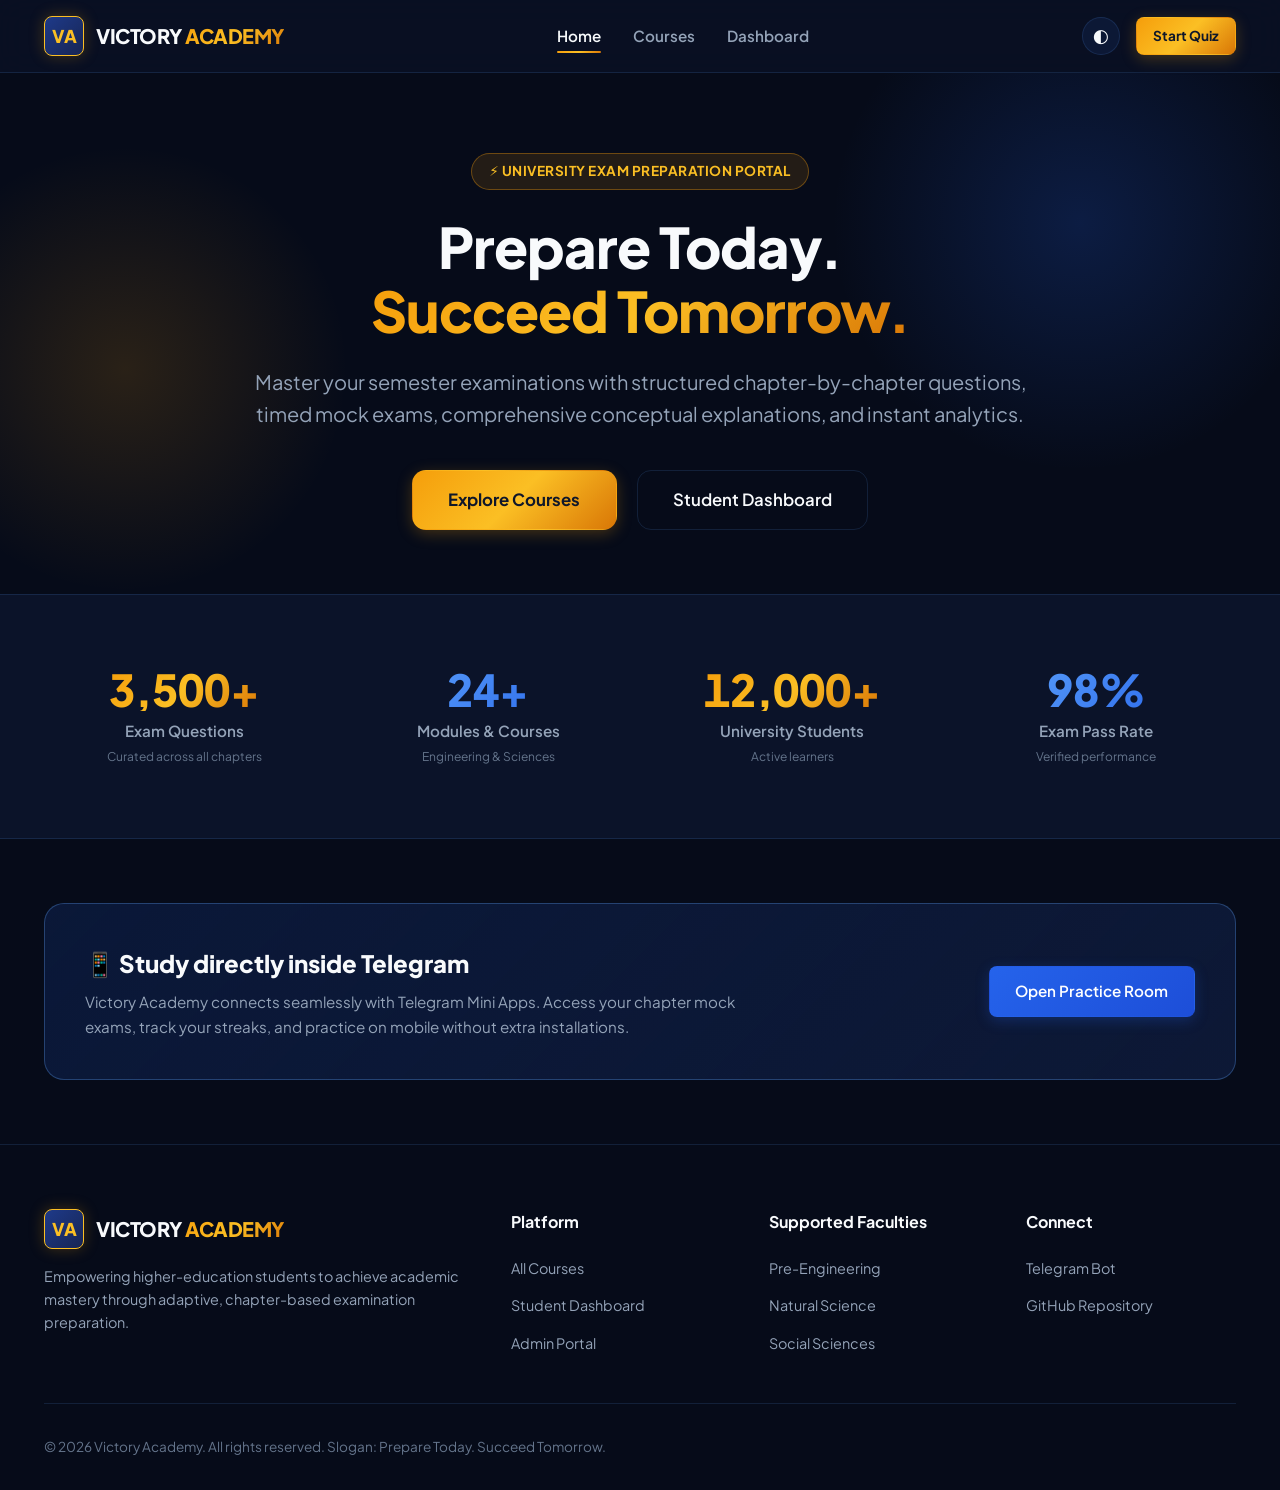
==== index.html @ f268d8ce "Add files via upload" ====
<!DOCTYPE html>
<html lang="en">
<head>
  <meta charset="UTF-8">
  <meta name="viewport" content="width=device-width, initial-scale=1.0">
  <title>Victory Academy — Prepare Today. Succeed Tomorrow.</title>
  <link rel="stylesheet" href="css/style.css">
  <link rel="preconnect" href="https://fonts.googleapis.com">
  <link rel="preconnect" href="https://fonts.gstatic.com" crossorigin>
  <link href="https://fonts.googleapis.com/css2?family=Plus+Jakarta+Sans:wght@400;500;600;700;800&display=swap" rel="stylesheet">
  <script src="https://telegram.org/js/telegram-web-app.js"></script>
</head>
<body>

  <header class="site-header">
    <div class="container navbar">
      <a href="index.html" class="brand-logo">
        <div class="brand-icon">VA</div>
        <span>VICTORY <span class="gold-gradient-text">ACADEMY</span></span>
      </a>

      <nav>
        <ul class="nav-menu" id="nav-menu">
          <li><a href="index.html" class="nav-link active">Home</a></li>
          <li><a href="courses.html" class="nav-link">Courses</a></li>
          <li><a href="dashboard.html" class="nav-link">Dashboard</a></li>
          
        </ul>
      </nav>

      <div class="nav-actions">
        <button id="theme-toggle" class="theme-toggle-btn" aria-label="Toggle Theme">🌓</button>
        <button id="mobile-menu-btn" class="mobile-menu-toggle" aria-label="Toggle Navigation">☰</button>
        <a href="courses.html" class="btn btn-gold btn-sm">Start Quiz</a>
      </div>
    </div>
  </header>

  <main>
    <section class="hero-section">
      <div class="hero-glow-1"></div>
      <div class="hero-glow-2"></div>
      <div class="container hero-content">
        <div class="hero-badge">⚡ University Exam Preparation Portal</div>
        <h1 class="hero-headline">
          Prepare Today. <br>
          <span class="gold-gradient-text">Succeed Tomorrow.</span>
        </h1>
        <p class="hero-subtitle">
          Master your semester examinations with structured chapter-by-chapter questions, 
          timed mock exams, comprehensive conceptual explanations, and instant analytics.
        </p>
        <div class="hero-cta-group">
          <a href="courses.html" class="btn btn-gold btn-lg">Explore Courses</a>
          <a href="dashboard.html" class="btn btn-outline btn-lg">Student Dashboard</a>
        </div>
      </div>
    </section>

    <section class="stats-section">
      <div class="container">
        <div class="stats-grid">
          <div class="stat-item">
            <div class="stat-number gold-gradient-text">3,500+</div>
            <div class="stat-label">Exam Questions</div>
            <div class="stat-subtext">Curated across all chapters</div>
          </div>
          <div class="stat-item">
            <div class="stat-number blue-gradient-text">24+</div>
            <div class="stat-label">Modules & Courses</div>
            <div class="stat-subtext">Engineering & Sciences</div>
          </div>
          <div class="stat-item">
            <div class="stat-number gold-gradient-text">12,000+</div>
            <div class="stat-label">University Students</div>
            <div class="stat-subtext">Active learners</div>
          </div>
          <div class="stat-item">
            <div class="stat-number blue-gradient-text">98%</div>
            <div class="stat-label">Exam Pass Rate</div>
            <div class="stat-subtext">Verified performance</div>
          </div>
        </div>
      </div>
    </section>

    <section class="container">
      <div class="tg-banner">
        <div class="tg-banner-content">
          <h3>📱 Study directly inside Telegram</h3>
          <p>
            Victory Academy connects seamlessly with Telegram Mini Apps. 
            Access your chapter mock exams, track your streaks, and practice on mobile without extra installations.
          </p>
        </div>
        <a href="courses.html" class="btn btn-primary">Open Practice Room</a>
      </div>
    </section>
  </main>

  <footer class="site-footer">
    <div class="container">
      <div class="footer-grid">
        <div class="footer-col">
          <div class="brand-logo" style="margin-bottom: 1rem;">
            <div class="brand-icon">VA</div>
            <span>VICTORY <span class="gold-gradient-text">ACADEMY</span></span>
          </div>
          <p style="color: var(--text-muted); font-size: 0.9rem;">
            Empowering higher-education students to achieve academic mastery through adaptive, chapter-based examination preparation.
          </p>
        </div>
        <div class="footer-col">
          <h4>Platform</h4>
          <ul class="footer-links">
            <li><a href="courses.html">All Courses</a></li>
            <li><a href="dashboard.html">Student Dashboard</a></li>
            <li><a href="admin.html">Admin Portal</a></li>
          </ul>
        </div>
        <div class="footer-col">
          <h4>Supported Faculties</h4>
          <ul class="footer-links">
            <li><a href="courses.html">Pre-Engineering</a></li>
            <li><a href="courses.html">Natural Science</a></li>
            <li><a href="courses.html">Social Sciences</a></li>
          </ul>
        </div>
        <div class="footer-col">
          <h4>Connect</h4>
          <ul class="footer-links">
            <li><a href="https://t.me/" target="_blank">Telegram Bot</a></li>
            <li><a href="https://github.com" target="_blank">GitHub Repository</a></li>
          </ul>
        </div>
      </div>
      <div class="footer-bottom">
        <div>© 2026 Victory Academy. All rights reserved. Slogan: Prepare Today. Succeed Tomorrow.</div>
      </div>
    </div>
  </footer>

  <script src="js/app.js"></script>
  <script src="js/telegram.js"></script>
</body>
</html>
---- css/style.css ----
/* ==========================================================================
   VICTORY ACADEMY DESIGN SYSTEM
   Professional University Examination Preparation Platform
   Color Palette: Deep Navy, Royal Blue, Radiant Gold & Clean Glass Surfaces
   ========================================================================== */

:root {
  /* Core Brand Colors */
  --navy-950: #060b19;
  --navy-900: #0b1329;
  --navy-850: #0f1c3d;
  --navy-800: #14244d;
  --navy-700: #1d336a;
  --navy-600: #29468c;
  
  --royal-blue: #2563eb;
  --royal-blue-hover: #1d4ed8;
  --royal-light: #60a5fa;
  --royal-glow: rgba(37, 99, 235, 0.25);
  
  --gold-500: #f59e0b;
  --gold-400: #fbbf24;
  --gold-300: #fde047;
  --gold-glow: rgba(245, 158, 11, 0.25);
  --gold-gradient: linear-gradient(135deg, #f59e0b 0%, #fbbf24 50%, #d97706 100%);
  
  /* Semantic Tokens (Dark Mode Default) */
  --bg-primary: var(--navy-950);
  --bg-secondary: var(--navy-900);
  --bg-card: rgba(15, 28, 61, 0.75);
  --bg-card-hover: rgba(20, 36, 77, 0.9);
  --bg-glass: rgba(11, 19, 41, 0.65);
  
  --border-color: rgba(96, 165, 250, 0.14);
  --border-focus: var(--royal-blue);
  --border-gold: rgba(245, 158, 11, 0.35);
  
  --text-main: #f8fafc;
  --text-muted: #94a3b8;
  --text-dim: #64748b;
  --text-gold: #fbbf24;
  
  --success: #10b981;
  --success-bg: rgba(16, 185, 129, 0.15);
  --success-border: rgba(16, 185, 129, 0.35);
  
  --danger: #ef4444;
  --danger-bg: rgba(239, 68, 68, 0.15);
  --danger-border: rgba(239, 68, 68, 0.35);
  
  --warning: #f59e0b;
  --warning-bg: rgba(245, 158, 11, 0.15);
  
  --radius-sm: 8px;
  --radius-md: 14px;
  --radius-lg: 20px;
  --radius-full: 9999px;
  
  --shadow-sm: 0 2px 8px rgba(0, 0, 0, 0.25);
  --shadow-md: 0 8px 24px rgba(0, 0, 0, 0.35);
  --shadow-lg: 0 16px 40px rgba(0, 0, 0, 0.5);
  --shadow-gold: 0 8px 30px rgba(245, 158, 11, 0.2);
  
  --font-family: 'Plus Jakarta Sans', system-ui, -apple-system, sans-serif;
  --transition: all 0.25s cubic-bezier(0.16, 1, 0.3, 1);
}

/* Light Mode Overrides */
[data-theme="light"] {
  --bg-primary: #f8fafc;
  --bg-secondary: #ffffff;
  --bg-card: rgba(255, 255, 255, 0.9);
  --bg-card-hover: #ffffff;
  --bg-glass: rgba(255, 255, 255, 0.8);
  
  --border-color: #e2e8f0;
  --border-focus: var(--royal-blue);
  --border-gold: rgba(217, 119, 6, 0.35);
  
  --text-main: #0f172a;
  --text-muted: #475569;
  --text-dim: #94a3b8;
  --text-gold: #b45309;
  
  --shadow-sm: 0 2px 8px rgba(15, 23, 42, 0.06);
  --shadow-md: 0 8px 24px rgba(15, 23, 42, 0.08);
  --shadow-lg: 0 16px 40px rgba(15, 23, 42, 0.12);
}

/* ==========================================================================
   Base & Reset
   ========================================================================== */
*, *::before, *::after {
  box-sizing: border-box;
  margin: 0;
  padding: 0;
}

html {
  font-size: 16px;
  scroll-behavior: smooth;
  height: 100%;
}

body {
  font-family: var(--font-family);
  background-color: var(--bg-primary);
  color: var(--text-main);
  line-height: 1.6;
  min-height: 100%;
  display: flex;
  flex-direction: column;
  -webkit-font-smoothing: antialiased;
  -moz-osx-font-smoothing: grayscale;
  overflow-x: hidden;
}

a {
  color: inherit;
  text-decoration: none;
  transition: var(--transition);
}

button, input, select, textarea {
  font-family: inherit;
  font-size: inherit;
}

img {
  max-width: 100%;
  display: block;
}

/* ==========================================================================
   Typography & Utilities
   ========================================================================== */
.gold-gradient-text {
  background: var(--gold-gradient);
  -webkit-background-clip: text;
  -webkit-text-fill-color: transparent;
  display: inline-block;
}

.blue-gradient-text {
  background: linear-gradient(135deg, #60a5fa 0%, #2563eb 100%);
  -webkit-background-clip: text;
  -webkit-text-fill-color: transparent;
}

.container {
  width: 100%;
  max-width: 1240px;
  margin: 0 auto;
  padding: 0 1.5rem;
}

/* ==========================================================================
   Header & Navigation
   ========================================================================== */
.site-header {
  position: sticky;
  top: 0;
  z-index: 1000;
  background-color: var(--bg-glass);
  backdrop-filter: blur(14px);
  -webkit-backdrop-filter: blur(14px);
  border-bottom: 1px solid var(--border-color);
  transition: var(--transition);
}

.navbar {
  display: flex;
  align-items: center;
  justify-content: space-between;
  height: 72px;
}

.brand-logo {
  display: flex;
  align-items: center;
  gap: 0.75rem;
  font-weight: 800;
  font-size: 1.25rem;
  letter-spacing: -0.5px;
}

.brand-icon {
  width: 40px;
  height: 40px;
  background: linear-gradient(135deg, #1e3a8a 0%, #172554 100%);
  border: 1.5px solid var(--gold-400);
  border-radius: var(--radius-sm);
  display: flex;
  align-items: center;
  justify-content: center;
  color: var(--gold-400);
  font-size: 1.1rem;
  box-shadow: 0 0 15px var(--gold-glow);
}

.nav-menu {
  display: flex;
  align-items: center;
  list-style: none;
  gap: 2rem;
}

.nav-link {
  font-weight: 600;
  font-size: 0.95rem;
  color: var(--text-muted);
  position: relative;
  padding: 0.5rem 0;
}

.nav-link:hover, .nav-link.active {
  color: var(--text-main);
}

.nav-link.active::after {
  content: '';
  position: absolute;
  bottom: 0;
  left: 0;
  width: 100%;
  height: 2px;
  background: var(--gold-gradient);
  border-radius: var(--radius-full);
}

.nav-actions {
  display: flex;
  align-items: center;
  gap: 1rem;
}

.theme-toggle-btn {
  background: var(--bg-card);
  border: 1px solid var(--border-color);
  color: var(--text-main);
  width: 38px;
  height: 38px;
  border-radius: var(--radius-full);
  display: flex;
  align-items: center;
  justify-content: center;
  cursor: pointer;
  transition: var(--transition);
}

.theme-toggle-btn:hover {
  border-color: var(--gold-400);
  color: var(--gold-400);
}

.mobile-menu-toggle {
  display: none;
  background: none;
  border: none;
  color: var(--text-main);
  font-size: 1.5rem;
  cursor: pointer;
}

/* ==========================================================================
   Buttons
   ========================================================================== */
.btn {
  display: inline-flex;
  align-items: center;
  justify-content: center;
  gap: 0.6rem;
  font-weight: 600;
  font-size: 0.95rem;
  padding: 0.75rem 1.6rem;
  border-radius: var(--radius-sm);
  border: 1px solid transparent;
  cursor: pointer;
  transition: var(--transition);
  text-decoration: none;
  white-space: nowrap;
}

.btn-primary {
  background: linear-gradient(135deg, var(--royal-blue) 0%, #1d4ed8 100%);
  color: #ffffff;
  box-shadow: 0 4px 14px var(--royal-glow);
}

.btn-primary:hover {
  background: linear-gradient(135deg, #3b82f6 0%, #2563eb 100%);
  transform: translateY(-2px);
  box-shadow: 0 6px 20px rgba(37, 99, 235, 0.4);
}

.btn-gold {
  background: var(--gold-gradient);
  color: #0f172a;
  font-weight: 700;
  box-shadow: 0 4px 15px var(--gold-glow);
}

.btn-gold:hover {
  filter: brightness(1.1);
  transform: translateY(-2px);
  box-shadow: 0 6px 22px rgba(245, 158, 11, 0.35);
}

.btn-outline {
  background: transparent;
  border-color: var(--border-color);
  color: var(--text-main);
}

.btn-outline:hover {
  border-color: var(--royal-light);
  background: var(--bg-card);
  color: var(--royal-light);
  transform: translateY(-2px);
}

.btn-sm {
  padding: 0.45rem 1rem;
  font-size: 0.85rem;
}

.btn-lg {
  padding: 0.95rem 2.2rem;
  font-size: 1.05rem;
  border-radius: var(--radius-md);
}

/* ==========================================================================
   Hero Section
   ========================================================================== */
.hero-section {
  position: relative;
  padding: 5rem 0 4rem;
  overflow: hidden;
}

.hero-glow-1 {
  position: absolute;
  top: -100px;
  right: -50px;
  width: 500px;
  height: 500px;
  background: radial-gradient(circle, rgba(37, 99, 235, 0.2) 0%, transparent 70%);
  pointer-events: none;
  z-index: 0;
}

.hero-glow-2 {
  position: absolute;
  bottom: 0;
  left: -100px;
  width: 450px;
  height: 450px;
  background: radial-gradient(circle, rgba(245, 158, 11, 0.15) 0%, transparent 70%);
  pointer-events: none;
  z-index: 0;
}

.hero-content {
  position: relative;
  z-index: 1;
  text-align: center;
  max-width: 860px;
  margin: 0 auto;
}

.hero-badge {
  display: inline-flex;
  align-items: center;
  gap: 0.5rem;
  padding: 0.4rem 1.1rem;
  background: rgba(245, 158, 11, 0.12);
  border: 1px solid var(--border-gold);
  border-radius: var(--radius-full);
  color: var(--gold-400);
  font-size: 0.85rem;
  font-weight: 700;
  margin-bottom: 1.5rem;
  letter-spacing: 0.5px;
  text-transform: uppercase;
}

.hero-headline {
  font-size: 3.5rem;
  font-weight: 800;
  line-height: 1.15;
  letter-spacing: -1px;
  margin-bottom: 1.5rem;
}

.hero-subtitle {
  font-size: 1.25rem;
  color: var(--text-muted);
  line-height: 1.6;
  margin-bottom: 2.5rem;
}

.hero-cta-group {
  display: flex;
  justify-content: center;
  gap: 1.25rem;
  flex-wrap: wrap;
}

/* ==========================================================================
   Stats Strip
   ========================================================================== */
.stats-section {
  padding: 3rem 0;
  border-top: 1px solid var(--border-color);
  border-bottom: 1px solid var(--border-color);
  background: var(--bg-secondary);
}

.stats-grid {
  display: grid;
  grid-template-columns: repeat(4, 1fr);
  gap: 1.5rem;
  text-align: center;
}

.stat-item {
  padding: 1.5rem;
}

.stat-number {
  font-size: 2.75rem;
  font-weight: 800;
  line-height: 1;
  margin-bottom: 0.5rem;
  font-feature-settings: "tnum";
}

.stat-label {
  font-size: 0.95rem;
  color: var(--text-muted);
  font-weight: 600;
}

.stat-subtext {
  font-size: 0.75rem;
  color: var(--text-dim);
  margin-top: 0.25rem;
}

/* ==========================================================================
   Feature Cards & Grids
   ========================================================================== */
.section-header {
  text-align: center;
  max-width: 680px;
  margin: 0 auto 3.5rem;
}

.section-pill {
  display: inline-block;
  font-size: 0.8rem;
  font-weight: 700;
  text-transform: uppercase;
  letter-spacing: 1px;
  color: var(--royal-light);
  margin-bottom: 0.5rem;
}

.section-title {
  font-size: 2.25rem;
  font-weight: 800;
  letter-spacing: -0.5px;
  margin-bottom: 0.75rem;
}

.section-subtitle {
  color: var(--text-muted);
  font-size: 1.05rem;
}

.cards-grid {
  display: grid;
  grid-template-columns: repeat(auto-fill, minmax(320px, 1fr));
  gap: 1.75rem;
}

.card {
  background: var(--bg-card);
  border: 1px solid var(--border-color);
  border-radius: var(--radius-md);
  padding: 1.75rem;
  transition: var(--transition);
  position: relative;
  overflow: hidden;
  backdrop-filter: blur(10px);
}

.card:hover {
  background: var(--bg-card-hover);
  border-color: var(--royal-blue);
  transform: translateY(-4px);
  box-shadow: var(--shadow-md);
}

.card-badge {
  display: inline-block;
  font-size: 0.75rem;
  font-weight: 700;
  padding: 0.25rem 0.65rem;
  border-radius: var(--radius-full);
  margin-bottom: 1rem;
}

.card-icon {
  font-size: 2rem;
  margin-bottom: 1rem;
}

.card-title {
  font-size: 1.25rem;
  font-weight: 700;
  margin-bottom: 0.5rem;
}

.card-desc {
  font-size: 0.9rem;
  color: var(--text-muted);
  line-height: 1.5;
  margin-bottom: 1.25rem;
}

/* ==========================================================================
   Telegram Banner
   ========================================================================== */
.tg-banner {
  background: linear-gradient(135deg, rgba(37, 99, 235, 0.15) 0%, rgba(15, 28, 61, 0.8) 100%);
  border: 1px solid rgba(96, 165, 250, 0.3);
  border-radius: var(--radius-lg);
  padding: 2.5rem;
  display: flex;
  align-items: center;
  justify-content: space-between;
  gap: 2rem;
  margin: 4rem 0;
}

.tg-banner-content h3 {
  font-size: 1.5rem;
  font-weight: 800;
  margin-bottom: 0.5rem;
}

.tg-banner-content p {
  color: var(--text-muted);
  font-size: 0.95rem;
  max-width: 650px;
}

/* ==========================================================================
   Footer
   ========================================================================== */
.site-footer {
  background-color: var(--navy-950);
  border-top: 1px solid var(--border-color);
  padding: 4rem 0 2rem;
  margin-top: auto;
}

.footer-grid {
  display: grid;
  grid-template-columns: 2fr 1fr 1fr 1fr;
  gap: 3rem;
  margin-bottom: 3rem;
}

.footer-col h4 {
  font-size: 1rem;
  font-weight: 700;
  margin-bottom: 1.25rem;
  color: var(--text-main);
}

.footer-links {
  list-style: none;
  display: flex;
  flex-direction: column;
  gap: 0.75rem;
}

.footer-links a {
  color: var(--text-muted);
  font-size: 0.9rem;
}

.footer-links a:hover {
  color: var(--gold-400);
}

.footer-bottom {
  border-top: 1px solid var(--border-color);
  padding-top: 2rem;
  display: flex;
  justify-content: space-between;
  align-items: center;
  font-size: 0.85rem;
  color: var(--text-dim);
}

/* ==========================================================================
   Toast Notification System
   ========================================================================== */
#toast-container {
  position: fixed;
  bottom: 24px;
  right: 24px;
  display: flex;
  flex-direction: column;
  gap: 10px;
  z-index: 9999;
  pointer-events: none;
}

.toast {
  pointer-events: auto;
  min-width: 280px;
  max-width: 380px;
  background: var(--bg-card);
  border: 1px solid var(--border-color);
  color: var(--text-main);
  padding: 12px 18px;
  border-radius: var(--radius-sm);
  box-shadow: var(--shadow-lg);
  display: flex;
  align-items: center;
  gap: 12px;
  backdrop-filter: blur(12px);
  animation: slideInUp 0.3s cubic-bezier(0.16, 1, 0.3, 1);
  transition: var(--transition);
}

.toast.toast-success { border-left: 4px solid var(--success); }
.toast.toast-error { border-left: 4px solid var(--danger); }
.toast.toast-warning { border-left: 4px solid var(--warning); }
.toast.toast-info { border-left: 4px solid var(--royal-light); }

@keyframes slideInUp {
  from { opacity: 0; transform: translateY(20px); }
  to { opacity: 1; transform: translateY(0); }
}

/* ==========================================================================
   Responsive Adaptations
   ========================================================================== */
@media (max-width: 992px) {
  .hero-headline { font-size: 2.75rem; }
  .stats-grid { grid-template-columns: repeat(2, 1fr); }
  .footer-grid { grid-template-columns: 1fr 1fr; gap: 2rem; }
}

@media (max-width: 768px) {
  .navbar { height: 64px; }
  .nav-menu {
    position: fixed;
    top: 64px;
    left: 0;
    right: 0;
    background: var(--bg-secondary);
    border-bottom: 1px solid var(--border-color);
    flex-direction: column;
    padding: 2rem 1.5rem;
    gap: 1.25rem;
    display: none;
  }
  .nav-menu.is-open { display: flex; }
  .mobile-menu-toggle { display: block; }
  .hero-headline { font-size: 2.1rem; }
  .hero-subtitle { font-size: 1rem; }
  .stats-grid { grid-template-columns: 1fr; }
  .tg-banner { flex-direction: column; text-align: center; padding: 1.75rem; }
  .footer-grid { grid-template-columns: 1fr; }
  .footer-bottom { flex-direction: column; gap: 1rem; text-align: center; }
}

/* ==========================================================================
   ENHANCED MOBILE TOUCH & AESTHETIC POLISH
   ========================================================================== */

@media (max-width: 600px) {
  body {
    font-size: 14.5px;
  }

  .container {
    padding: 0 1rem;
  }

  .navbar {
    height: 60px;
  }

  .brand-logo {
    font-size: 1.1rem;
    gap: 0.5rem;
  }

  .brand-icon {
    width: 34px;
    height: 34px;
    font-size: 0.95rem;
  }

  .hero-section {
    padding: 3rem 0 2rem;
  }

  .hero-headline {
    font-size: 1.85rem;
    line-height: 1.2;
    letter-spacing: -0.5px;
  }

  .hero-subtitle {
    font-size: 0.9rem;
    margin-bottom: 1.75rem;
  }

  .hero-cta-group .btn {
    width: 100%;
  }

  .stats-grid {
    grid-template-columns: 1fr 1fr;
    gap: 0.85rem;
  }

  .stat-item {
    padding: 0.85rem 0.5rem;
  }

  .stat-number {
    font-size: 1.75rem;
  }

  .stat-label {
    font-size: 0.8rem;
  }

  .stat-subtext {
    font-size: 0.7rem;
  }

  .cards-grid {
    grid-template-columns: 1fr;
    gap: 1.15rem;
  }

  .card {
    padding: 1.25rem 1.1rem;
    border-radius: 14px;
  }

  .card-title {
    font-size: 1.15rem;
  }

  .card-desc {
    font-size: 0.84rem;
  }

  .btn {
    padding: 0.8rem 1.2rem;
    font-size: 0.9rem;
  }
}
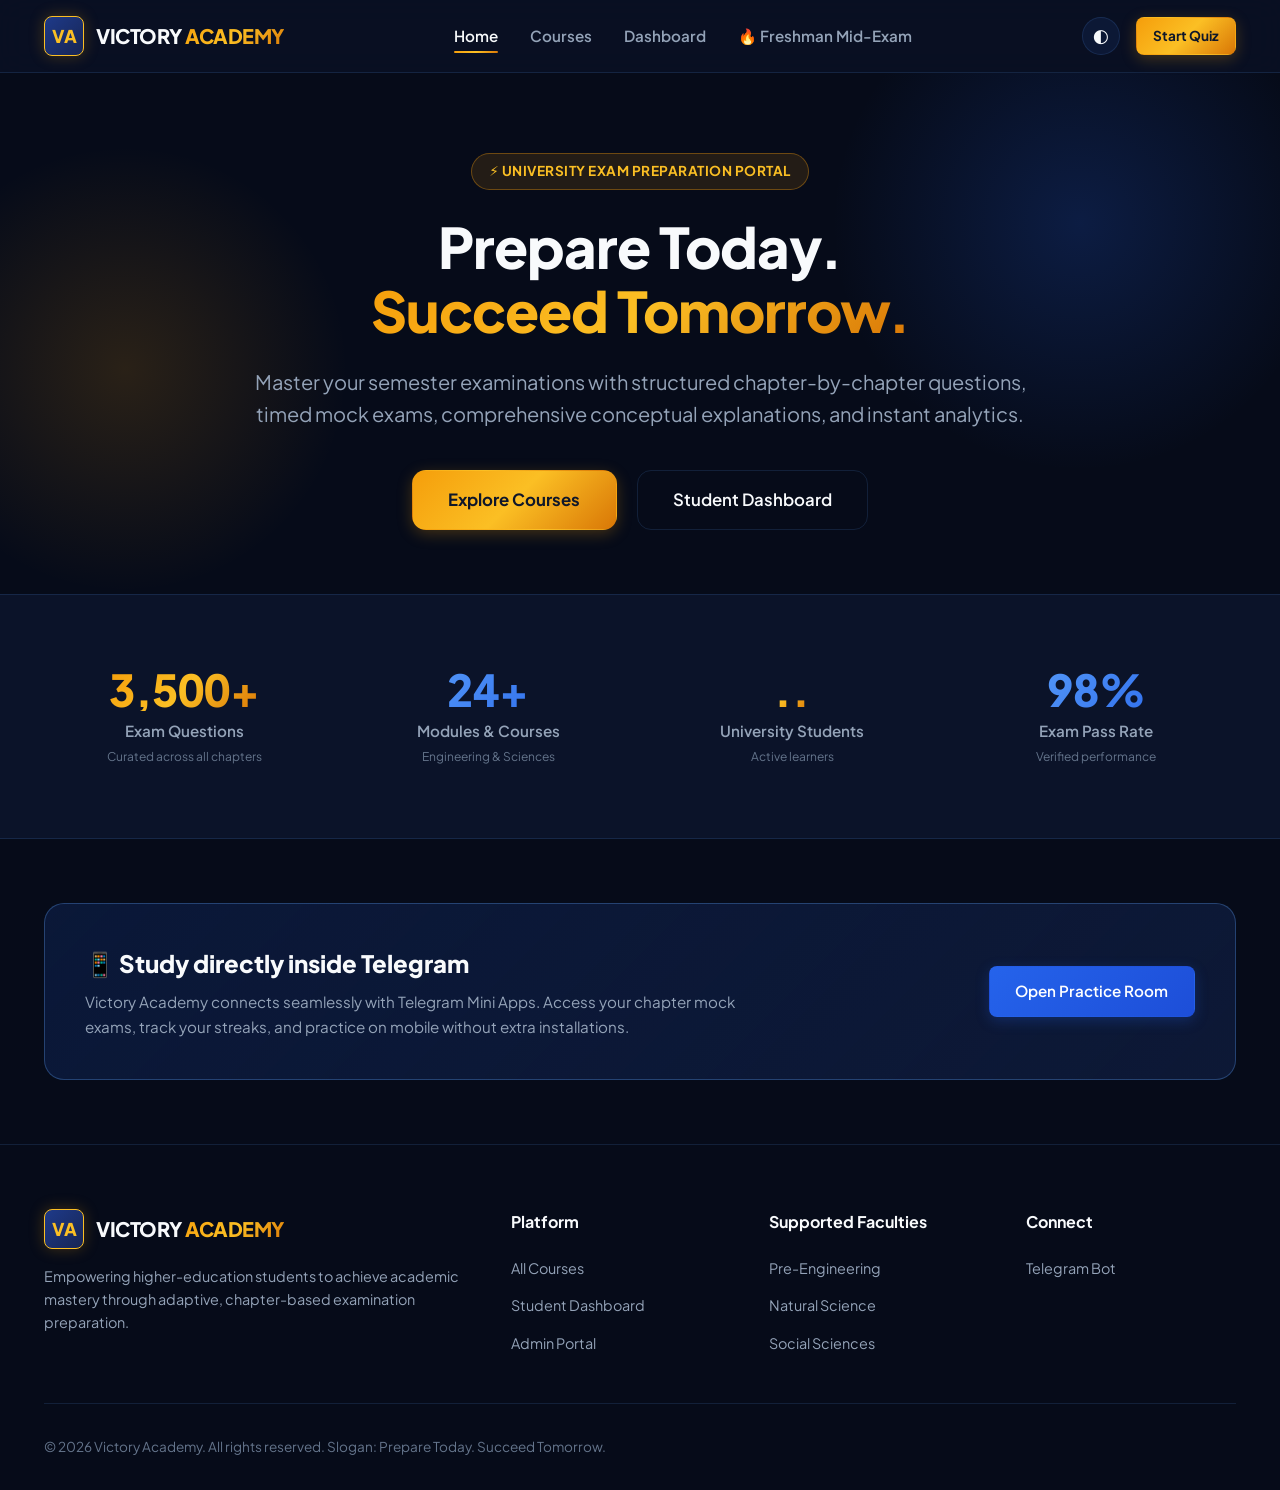
==== commit e85e0278: "Update index.html" ====
--- a/index.html
+++ b/index.html
@@ -1,146 +1,175 @@
-<!DOCTYPE html>
+<!doctype html>
 <html lang="en">
-<head>
-  <meta charset="UTF-8">
-  <meta name="viewport" content="width=device-width, initial-scale=1.0">
-  <title>Victory Academy — Prepare Today. Succeed Tomorrow.</title>
-  <link rel="stylesheet" href="css/style.css">
-  <link rel="preconnect" href="https://fonts.googleapis.com">
-  <link rel="preconnect" href="https://fonts.gstatic.com" crossorigin>
-  <link href="https://fonts.googleapis.com/css2?family=Plus+Jakarta+Sans:wght@400;500;600;700;800&display=swap" rel="stylesheet">
-  <script src="https://telegram.org/js/telegram-web-app.js"></script>
-</head>
-<body>
+  <head>
+    <meta charset="UTF-8" />
+    <meta name="viewport" content="width=device-width, initial-scale=1.0" />
+    <title>Victory Academy — Prepare Today. Succeed Tomorrow.</title>
+    <link rel="stylesheet" href="css/style.css" />
+    <link rel="preconnect" href="https://fonts.googleapis.com" />
+    <link rel="preconnect" href="https://fonts.gstatic.com" crossorigin />
+    <link
+      href="https://fonts.googleapis.com/css2?family=Plus+Jakarta+Sans:wght@400;500;600;700;800&display=swap"
+      rel="stylesheet"
+    />
+    <script src="https://telegram.org/js/telegram-web-app.js"></script>
+  </head>
+  <body>
+    <header class="site-header">
+      <div class="container navbar">
+        <a href="index.html" class="brand-logo">
+          <div class="brand-icon">VA</div>
+          <span>VICTORY <span class="gold-gradient-text">ACADEMY</span></span>
+        </a>
 
-  <header class="site-header">
-    <div class="container navbar">
-      <a href="index.html" class="brand-logo">
-        <div class="brand-icon">VA</div>
-        <span>VICTORY <span class="gold-gradient-text">ACADEMY</span></span>
-      </a>
+        <nav>
+          <ul class="nav-menu" id="nav-menu">
+            <li><a href="index.html" class="nav-link active">Home</a></li>
+            <li><a href="courses.html" class="nav-link">Courses</a></li>
+            <li><a href="dashboard.html" class="nav-link">Dashboard</a></li>
+            <li>
+              <a href="exams/mid-exam.html" class="nav-link"
+                >🔥 Freshman Mid-Exam</a
+              >
+            </li>
+          </ul>
+        </nav>
 
-      <nav>
-        <ul class="nav-menu" id="nav-menu">
-          <li><a href="index.html" class="nav-link active">Home</a></li>
-          <li><a href="courses.html" class="nav-link">Courses</a></li>
-          <li><a href="dashboard.html" class="nav-link">Dashboard</a></li>
-          
-        </ul>
-      </nav>
-
-      <div class="nav-actions">
-        <button id="theme-toggle" class="theme-toggle-btn" aria-label="Toggle Theme">🌓</button>
-        <button id="mobile-menu-btn" class="mobile-menu-toggle" aria-label="Toggle Navigation">☰</button>
-        <a href="courses.html" class="btn btn-gold btn-sm">Start Quiz</a>
-      </div>
-    </div>
-  </header>
-
-  <main>
-    <section class="hero-section">
-      <div class="hero-glow-1"></div>
-      <div class="hero-glow-2"></div>
-      <div class="container hero-content">
-        <div class="hero-badge">⚡ University Exam Preparation Portal</div>
-        <h1 class="hero-headline">
-          Prepare Today. <br>
-          <span class="gold-gradient-text">Succeed Tomorrow.</span>
-        </h1>
-        <p class="hero-subtitle">
-          Master your semester examinations with structured chapter-by-chapter questions, 
-          timed mock exams, comprehensive conceptual explanations, and instant analytics.
-        </p>
-        <div class="hero-cta-group">
-          <a href="courses.html" class="btn btn-gold btn-lg">Explore Courses</a>
-          <a href="dashboard.html" class="btn btn-outline btn-lg">Student Dashboard</a>
+        <div class="nav-actions">
+          <button
+            id="theme-toggle"
+            class="theme-toggle-btn"
+            aria-label="Toggle Theme"
+          >
+            🌓
+          </button>
+          <button
+            id="mobile-menu-btn"
+            class="mobile-menu-toggle"
+            aria-label="Toggle Navigation"
+          >
+            ☰
+          </button>
+          <a href="courses.html" class="btn btn-gold btn-sm">Start Quiz</a>
         </div>
       </div>
-    </section>
+    </header>
 
-    <section class="stats-section">
+    <main>
+      <section class="hero-section">
+        <div class="hero-glow-1"></div>
+        <div class="hero-glow-2"></div>
+        <div class="container hero-content">
+          <div class="hero-badge">⚡ University Exam Preparation Portal</div>
+          <h1 class="hero-headline">
+            Prepare Today. <br />
+            <span class="gold-gradient-text">Succeed Tomorrow.</span>
+          </h1>
+          <p class="hero-subtitle">
+            Master your semester examinations with structured chapter-by-chapter
+            questions, timed mock exams, comprehensive conceptual explanations,
+            and instant analytics.
+          </p>
+          <div class="hero-cta-group">
+            <a href="courses.html" class="btn btn-gold btn-lg"
+              >Explore Courses</a
+            >
+            <a href="dashboard.html" class="btn btn-outline btn-lg"
+              >Student Dashboard</a
+            >
+          </div>
+        </div>
+      </section>
+
+      <section class="stats-section">
+        <div class="container">
+          <div class="stats-grid">
+            <div class="stat-item">
+              <div class="stat-number gold-gradient-text">3,500+</div>
+              <div class="stat-label">Exam Questions</div>
+              <div class="stat-subtext">Curated across all chapters</div>
+            </div>
+            <div class="stat-item">
+              <div class="stat-number blue-gradient-text">24+</div>
+              <div class="stat-label">Modules & Courses</div>
+              <div class="stat-subtext">Engineering & Sciences</div>
+            </div>
+            <div class="stat-item">
+              <div class="stat-number gold-gradient-text">..</div>
+              <div class="stat-label">University Students</div>
+              <div class="stat-subtext">Active learners</div>
+            </div>
+            <div class="stat-item">
+              <div class="stat-number blue-gradient-text">98%</div>
+              <div class="stat-label">Exam Pass Rate</div>
+              <div class="stat-subtext">Verified performance</div>
+            </div>
+          </div>
+        </div>
+      </section>
+
+      <section class="container">
+        <div class="tg-banner">
+          <div class="tg-banner-content">
+            <h3>📱 Study directly inside Telegram</h3>
+            <p>
+              Victory Academy connects seamlessly with Telegram Mini Apps.
+              Access your chapter mock exams, track your streaks, and practice
+              on mobile without extra installations.
+            </p>
+          </div>
+          <a href="courses.html" class="btn btn-primary">Open Practice Room</a>
+        </div>
+      </section>
+    </main>
+
+    <footer class="site-footer">
       <div class="container">
-        <div class="stats-grid">
-          <div class="stat-item">
-            <div class="stat-number gold-gradient-text">3,500+</div>
-            <div class="stat-label">Exam Questions</div>
-            <div class="stat-subtext">Curated across all chapters</div>
+        <div class="footer-grid">
+          <div class="footer-col">
+            <div class="brand-logo" style="margin-bottom: 1rem">
+              <div class="brand-icon">VA</div>
+              <span
+                >VICTORY <span class="gold-gradient-text">ACADEMY</span></span
+              >
+            </div>
+            <p style="color: var(--text-muted); font-size: 0.9rem">
+              Empowering higher-education students to achieve academic mastery
+              through adaptive, chapter-based examination preparation.
+            </p>
           </div>
-          <div class="stat-item">
-            <div class="stat-number blue-gradient-text">24+</div>
-            <div class="stat-label">Modules & Courses</div>
-            <div class="stat-subtext">Engineering & Sciences</div>
+          <div class="footer-col">
+            <h4>Platform</h4>
+            <ul class="footer-links">
+              <li><a href="courses.html">All Courses</a></li>
+              <li><a href="dashboard.html">Student Dashboard</a></li>
+              <li><a href="admin.html">Admin Portal</a></li>
+            </ul>
           </div>
-          <div class="stat-item">
-            <div class="stat-number gold-gradient-text">12,000+</div>
-            <div class="stat-label">University Students</div>
-            <div class="stat-subtext">Active learners</div>
+          <div class="footer-col">
+            <h4>Supported Faculties</h4>
+            <ul class="footer-links">
+              <li><a href="courses.html">Pre-Engineering</a></li>
+              <li><a href="courses.html">Natural Science</a></li>
+              <li><a href="courses.html">Social Sciences</a></li>
+            </ul>
           </div>
-          <div class="stat-item">
-            <div class="stat-number blue-gradient-text">98%</div>
-            <div class="stat-label">Exam Pass Rate</div>
-            <div class="stat-subtext">Verified performance</div>
+          <div class="footer-col">
+            <h4>Connect</h4>
+            <ul class="footer-links">
+              <li><a href="https://t.me/" target="_blank">Telegram Bot</a></li>
+            </ul>
+          </div>
+        </div>
+        <div class="footer-bottom">
+          <div>
+            © 2026 Victory Academy. All rights reserved. Slogan: Prepare Today.
+            Succeed Tomorrow.
           </div>
         </div>
       </div>
-    </section>
+    </footer>
 
-    <section class="container">
-      <div class="tg-banner">
-        <div class="tg-banner-content">
-          <h3>📱 Study directly inside Telegram</h3>
-          <p>
-            Victory Academy connects seamlessly with Telegram Mini Apps. 
-            Access your chapter mock exams, track your streaks, and practice on mobile without extra installations.
-          </p>
-        </div>
-        <a href="courses.html" class="btn btn-primary">Open Practice Room</a>
-      </div>
-    </section>
-  </main>
-
-  <footer class="site-footer">
-    <div class="container">
-      <div class="footer-grid">
-        <div class="footer-col">
-          <div class="brand-logo" style="margin-bottom: 1rem;">
-            <div class="brand-icon">VA</div>
-            <span>VICTORY <span class="gold-gradient-text">ACADEMY</span></span>
-          </div>
-          <p style="color: var(--text-muted); font-size: 0.9rem;">
-            Empowering higher-education students to achieve academic mastery through adaptive, chapter-based examination preparation.
-          </p>
-        </div>
-        <div class="footer-col">
-          <h4>Platform</h4>
-          <ul class="footer-links">
-            <li><a href="courses.html">All Courses</a></li>
-            <li><a href="dashboard.html">Student Dashboard</a></li>
-            <li><a href="admin.html">Admin Portal</a></li>
-          </ul>
-        </div>
-        <div class="footer-col">
-          <h4>Supported Faculties</h4>
-          <ul class="footer-links">
-            <li><a href="courses.html">Pre-Engineering</a></li>
-            <li><a href="courses.html">Natural Science</a></li>
-            <li><a href="courses.html">Social Sciences</a></li>
-          </ul>
-        </div>
-        <div class="footer-col">
-          <h4>Connect</h4>
-          <ul class="footer-links">
-            <li><a href="https://t.me/" target="_blank">Telegram Bot</a></li>
-            <li><a href="https://github.com" target="_blank">GitHub Repository</a></li>
-          </ul>
-        </div>
-      </div>
-      <div class="footer-bottom">
-        <div>© 2026 Victory Academy. All rights reserved. Slogan: Prepare Today. Succeed Tomorrow.</div>
-      </div>
-    </div>
-  </footer>
-
-  <script src="js/app.js"></script>
-  <script src="js/telegram.js"></script>
-</body>
+    <script src="js/app.js"></script>
+    <script src="js/telegram.js"></script>
+  </body>
 </html>
